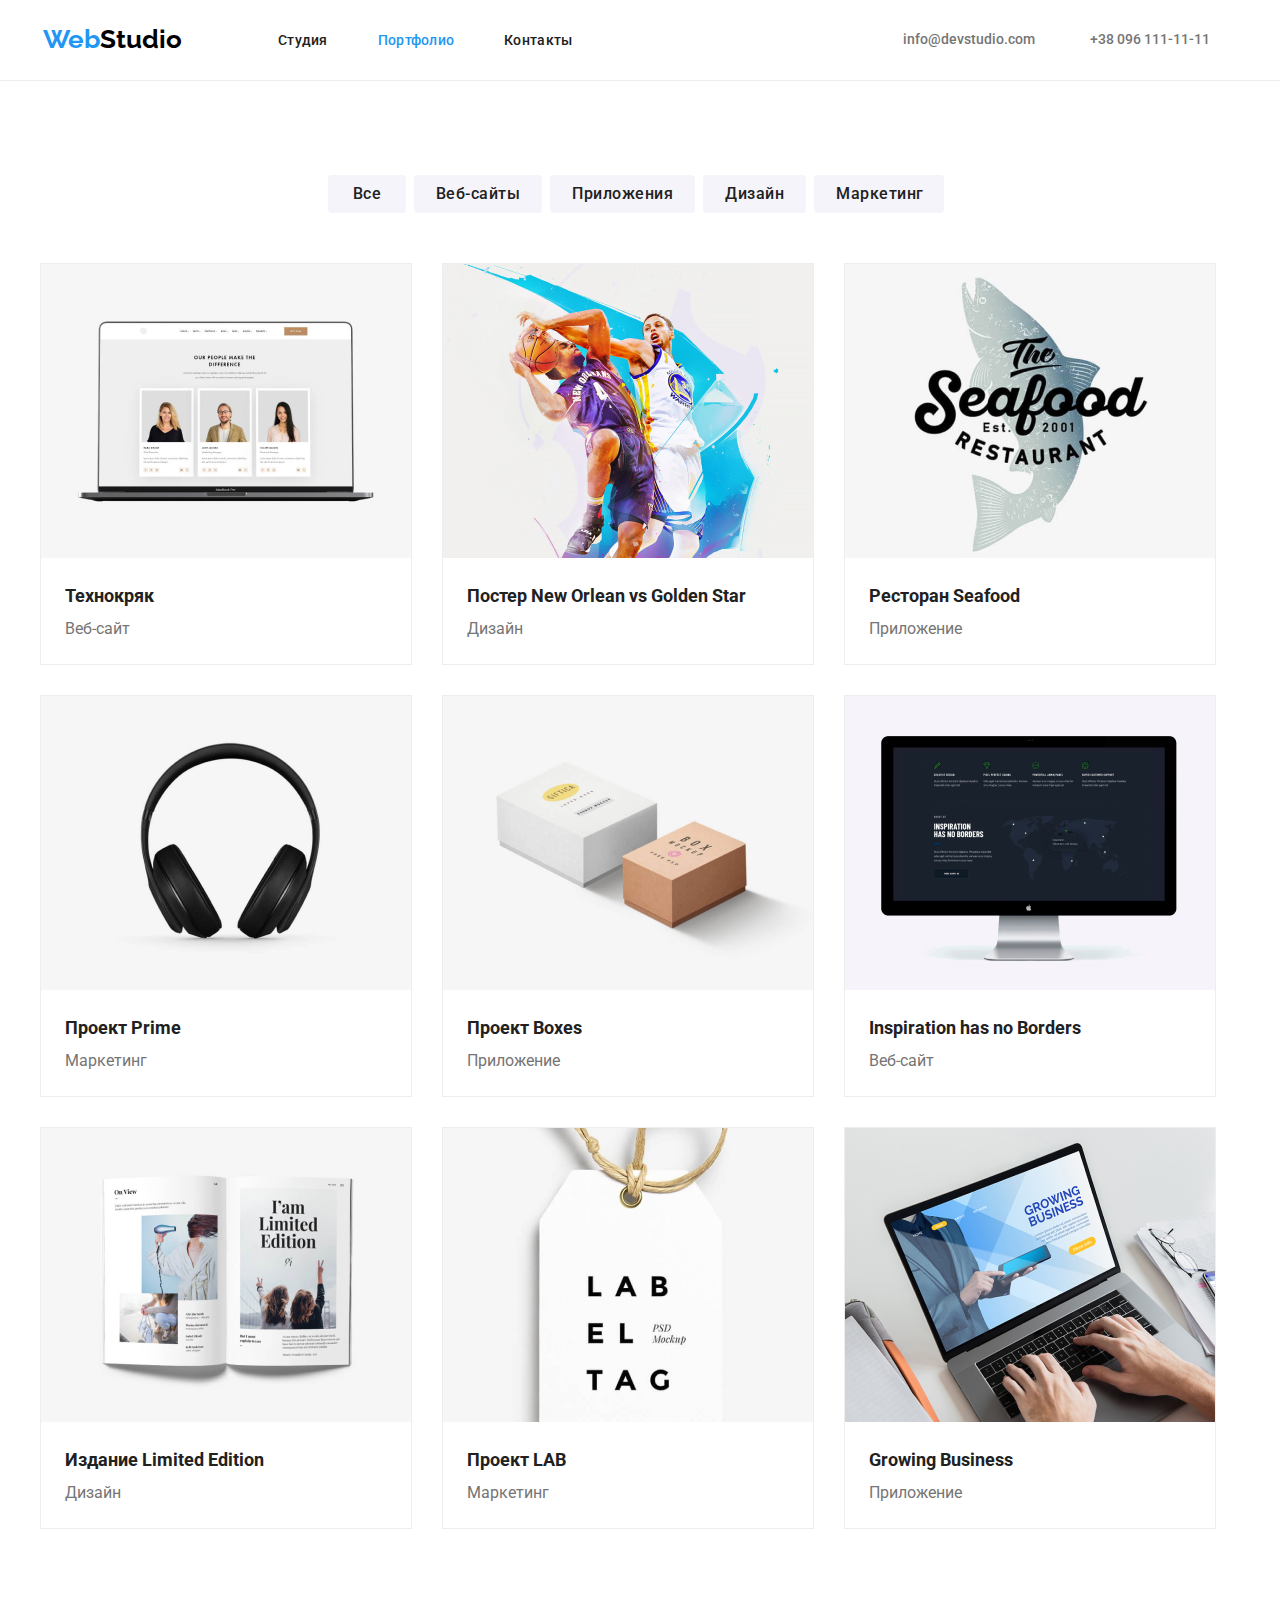
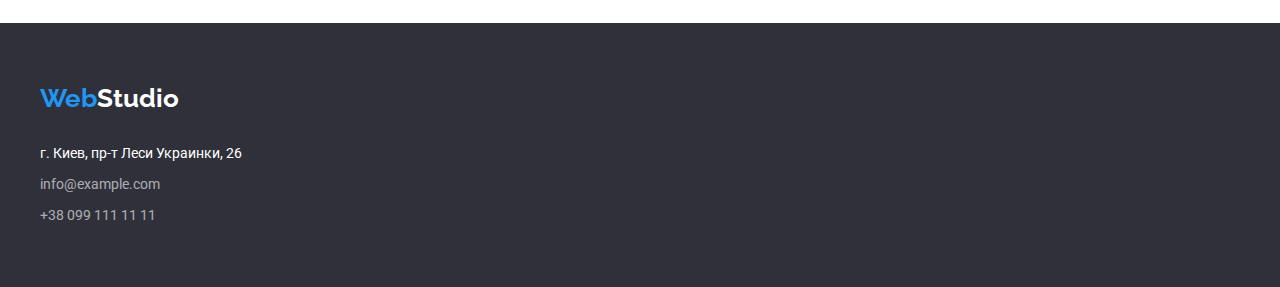
==== portfolio.html @ 3315db4a "from dz3" ====
<!DOCTYPE html>
<html lang="ru">
<head>
    <meta charset="UTF-8">
    <meta name="viewport" content="width=device-width, initial-scale=1.0">
    <title>Веб Студия-Портфолио</title>

<!-- подключаем шрифты -->
<link rel="preconnect" href="https://fonts.gstatic.com">
<link href="https://fonts.googleapis.com/css2?family=Raleway:wght@700&family=Roboto:wght@400;500;700;900&display=swap"
    rel="stylesheet">

<!-- подключаем normalize и CSS -->
<!-- <link rel="stylesheet" href="./css/modern-normalize.css"> -->
<link rel="stylesheet" href="https://cdnjs.cloudflare.com/ajax/libs/modern-normalize/1.0.0/modern-normalize.min.css">
<link rel="stylesheet" href="./css/style.css">

</head>
<body>
     <header class="header">
     <div class="container">
     <div class="container-logo">
         <a href="./index.html"><span class="header-logo-web">Web</span><span
                        class="header-logo-studio">Studio</span></a>
            </div>
            <nav class="navigation">
                <ul class="navigation-list">
                    <li class="navigation-list-item">
                        <a class="navigation-list-link" href="./index.html"> Студия </a>
                    </li>
                    <li class="navigation-list-item">
                        <a class="navigation-list-link curentpage" href="./portfolio.html"> Портфолио </a>
                    </li>
                    <li class="navigation-list-item">
                        <a class="navigation-list-link" href="#"> Контакты </a>
                    </li>
                </ul>
            </nav>
            <address class="address">
                <a href="mailto:info@devstudio.com" class="header-email-link">info@devstudio.com</a>
                <a href="tel:+380991111111" class="header-tel-link">+38 096 111-11-11</a>
            </address>
        </header>
    </div>

<main>
<h1 class="visually-hidden">Портфолио</h1>


<section class="portfolio-section">
   <div class="container"> 
<h2 class="visually-hidden">Список портфолио</h2>
<!--заглавие фильтр-->

<!-- !!! задать в спокойном состоянии фон и цвет и hover + focus -->
<ul class="portfolio-navigation-list">
    <li> <button type="button" class="pbutton all btn">Все</button>
    </li>
    <li> <button type="button" class="pbutton website btn">Веб-сайты</button>
    </li>
    <li> <button type="button" class="pbutton application btn">Приложения</button>
    </li>
    <li> <button type="button" class="pbutton design btn">Дизайн</button>
    </li>
    <li> <button type="button" class="pbutton marketing btn">Маркетинг</button>
    </li>
</ul>

<!---проэкты--> 
<ul class="projects-section">
    <li>
        <a href="#" class="navigation-list-link">
        <img src="images/01technocryak.jpg" alt="Ноутбук с изображением веб сайта" width="370" height="294" >
        <div class="container-projects">
        <h3 class="portfolio-card-head navigation-list-link">Технокряк</h3>
        <p class="portfolio-card-text">Веб-сайт</p>
        </div>
        </a>
    </li>
    <li>
        <a href="#"  class="navigation-list-link">
        <img src="images/02posterneworlean.jpg" alt="Два баскетболиста" width="370" height="294">
        <div class="container-projects">
        <h3 class="portfolio-card-head navigation-list-link">Постер New Orlean vs Golden Star</h3>
        <p class="portfolio-card-text">Дизайн</p>
        </div>
        </a>
    </li>
    <li>
        <a href="#"  class="navigation-list-link">
        <img src="images/03restaurantseafood.jpg" alt="Рекламный банер ресторана" width="370" height="294">
        <div class="container-projects">
        <h3 class="portfolio-card-head navigation-list-link">Ресторан Seafood</h3>
        <p class="portfolio-card-text">Приложение</p>
        </div>
        </a>
    </li>
    <li>
        <a href="#"  class="navigation-list-link">
        <img src="images/04projectprime.jpg" alt="Чёрные наушники" width="370" height="294">
        <div class="container-projects">
        <h3 class="portfolio-card-head navigation-list-link">Проект Prime</h3>
        <p class="portfolio-card-text">Маркетинг</p>
        </div>
        </a>
    </li>
<li>
    <a href="#"  class="navigation-list-link">
    <img src="images/05projectboxes.jpg" alt="Две коробки белая и коричневая" width="370" height="294">
    <div class="container-projects">
    <h3 class="portfolio-card-head navigation-list-link">Проект Boxes</h3>
    <p class="portfolio-card-text">Приложение</p>
    </div>
    </a>
</li>
<li>
    <a href="#"  class="navigation-list-link">
    <img src="images/06inspiration.jpg" alt="Монитор с изображением" width="370" height="294">
    <div class="container-projects">
    <h3 class="portfolio-card-head navigation-list-link">Inspiration has no Borders</h3>
    <p class="portfolio-card-text">Веб-сайт</p>
    </div>
    </a>
</li>
<li>
    <a href="#"  class="navigation-list-link">
    <img src="images/07publishlimitededition.jpg" alt="Открытая книга" width="370" height="294">
    <div class="container-projects">
    <h3 class="portfolio-card-head navigation-list-link">Издание Limited Edition</h3>
    <p class="portfolio-card-text">Дизайн</p>
    </div>
    </a>
</li>
<li>
    <a href="#"  class="navigation-list-link">
    <img src="images/08projectlab.jpg" alt="Белая этикетка с надписью LAB EL TAG" width="370" height="294">
    <div class="container-projects">
    <h3 class="portfolio-card-head navigation-list-link">Проект LAB</h3>
    <p class="portfolio-card-text">Маркетинг</p>
    </div>
    </a>
</li>
<li>
    <a href="#"  class="navigation-list-link">
    <img src="images/09growingbusiness.jpg" alt="Ноутбук на рабочем столе с открытым приложением" width="370" height="294">
    <div class="container-projects">
    <h3 class="portfolio-card-head navigation-list-link">Growing Business</h3>
    <p class="portfolio-card-text">Приложение</p>
    </div>
    </a>
</li>
</ul>
</div>
</section>
   
 </main>

<!-- Подвал -->
<footer class="footer">
    <div class="container">
        <a href="index.html"><span class="footer-logo-web">Web</span><span class="footer-logo-studio">Studio</span></a>
        <address>
            <ul class="footer-address-list">
                <li class="footer-address-location">
                    <a href="https://goo.gl/maps/pXZyXXm4pR66iuyq8" class="footer-address-location-link">г. Киев, пр-т
                        Леси Украинки, 26</a>
                </li>
                <li class="footer-address-contact">
                    <a href="mailto:info@example.com" class="footer-address-contact-link">info@example.com</a>
                </li>
                <li class="footer-address-contact">
                    <a href="tel:+380991111111" class="footer-address-contact-link">+38 099 111 11 11</a>
                </li>
            </ul>
        </address>
    </div>
</footer>
</body>
</html>
---- css/style.css ----
/* Глобальный border-box */
/* html {
  box-sizing: border-box;
}

*,
*::before,
*::after {
  box-sizing: inherit;
} */

* *,
*::before,
*::after {
  box-sizing: border-box;
}

:root {
  --maine-font: Roboto, sans-serif;
  --secondary-font: Raleway, sans-serif;
  --accent-color: #2196f3;
  --main-color-text: #212121;
  --second-color-text: #757575;
  --separatory-line: #ececec;
}

h1,
h2,
h3,
h4,
h5,
h6,
p {
  margin: 0;
}

ul,
ol {
  margin: 0;
  padding: 0;
}

img {
  display: block;
}

.address {
  font-style: normal;
}

/* убираем подчёркивание с ссылок */
a {
  text-decoration: none;
}
/* a:visited {
  color: #000000; 
 } */

/* Убираем точки из списков */
ul {
  list-style: none;
}

/* скрываем заголовки */
.visually-hidden {
  position: absolute;
  width: 1px;
  height: 1px;
  margin: -1px;
  border: 0;
  padding: 0;
  white-space: nowrap;
  clip-path: inset(100%);
  clip: rect(0 0 0 0);
  overflow: hidden;
}

.container {
  width: 1200px;
  margin-left: auto;
  margin-right: auto;
}

/* контейнер для логотипа */
.container-logo {
  display: inline-block;
  min-width: 145px;
  margin-right: 93px;
  text-align: center;
}

/* логотип web */
.header-logo-web {
  font-family: var(--secondary-font);
  font-style: normal;
  font-weight: bold;
  font-size: 26px;
  line-height: 31px;
  color: var(--accent-color);
}

/* логотип studio */
.header-logo-studio {
  font-family: var(--secondary-font);
  font-style: normal;
  font-weight: bold;
  font-size: 26px;
  line-height: 31px;
  color: #000000;
}
/* контейнер */
.header {
  border-bottom: 1px solid var(--separatory-line);
  padding-top: 24px;
  padding-bottom: 25px;
}
.header .container {
  display: flex;
  align-items: center;
  box-sizing: border-box;
  background-color: #fff;
}

/*  мыло + телефон + ховер */
.header-email-link {
  text-decoration: none;
  font-family: var(--maine-font);
  font-style: normal;
  font-weight: 500;
  font-size: 14px;
  line-height: 16px;
  color: var(--second-color-text);
  margin-right: 50px;
}
.header-tel-link {
  text-decoration: none;
  font-family: var(--maine-font);
  font-style: normal;
  font-weight: 500;
  font-size: 14px;
  line-height: 16px;
  color: var(--second-color-text);
}

/* стили ссылки при ховере для адреса */
.header-email-link:hover,
.header-tel-link:hover,
.header-email-link:focus,
.header-tel-link:focus {
  text-decoration: none;
  font-family: var(--maine-font);
  font-style: normal;
  font-weight: 500;
  font-size: 14px;
  line-height: 16px;
  color: var(--accent-color);
}

/* hero */
.hero {
  box-sizing: border-box;
  background-color: #2f303a;
  text-align: center;

  padding-top: 200px;
  padding-bottom: 200px;
}

.hero-title {
  display: inline-block;
  font-family: var(--maine-font);
  font-weight: 900;
  font-size: 44px;
  line-height: 1.363;
  text-align: center;
  letter-spacing: 0.06em;
  text-transform: uppercase;
  color: #ffffff;

  margin-left: auto;
  margin-right: auto;
  margin-bottom: 30px;
  width: 696px;
  min-height: 120px;

  /* margin: 200px 452px 30px 452px; */
}

/* кнопка для hero - главная страница  */
.hero-button {
  display: flex;
  padding: 0;
  width: 200px;
  min-height: 50px;
  box-shadow: 0px 4px 4px rgba(0, 0, 0, 0.15);
  border-radius: 4px;
  border: none;
  background-color: var(--accent-color);
  justify-content: center;
  align-items: center;
  margin-left: auto;
  margin-right: auto;
  color: #ffffff;
  letter-spacing: 0.06em;
  font-family: var(--maine-font);
  font-weight: 700;
  font-size: 16px;
  line-height: 1.875;
  /* padding: 10px 32px;
  margin: 0px 700px 294px 700px;
  text-align: center; */
}
/*  Особенности */
.features {
  padding-top: 94px;
}
.features-list {
  display: flex;
}
.indent {
  margin-right: 30px;
}

.features-item {
  width: 270px;
  padding: 0px;
}

.features-item-head {
  font-family: var(--maine-font);
  font-style: normal;
  font-weight: bold;
  font-size: 14px;
  line-height: 16px;
  color: var(--main-color-text);
  text-transform: uppercase;
  padding: 0px;
}
.features-item-text {
  font-family: var(--maine-font);
  font-style: normal;
  font-weight: normal;
  font-size: 14px;
  line-height: 24px;
  color: #757575;

  margin-top: 10px;
  padding: 0px;
}

/*  Чем мы занимаемся head */

.whatwedo {
  padding-top: 94px;
  padding-bottom: 94px;
}
.whatwedo-head {
  font-family: var(--maine-font);
  font-style: normal;
  font-weight: bold;
  font-size: 36px;
  line-height: 42px;
  text-align: center;
  color: var(--main-color-text);
}

.whatwedo-list {
  display: flex;
  margin-top: 50px;
}

/* Наша команда head*/
.ourteam {
  background: #f5f4fa;
  padding-top: 94px;
  padding-bottom: 94px;
}
.ourteam-head {
  font-family: var(--maine-font);
  font-style: normal;
  font-weight: bold;
  font-size: 36px;
  line-height: 42px;
  text-align: center;
  color: var(--main-color-text);
}

.ourteam-list {
  display: flex;
  margin-top: 50px;
}

.container-item {
  display: flex;
  flex-direction: column;
  /* display: list-item; */
  width: 270px;
  height: 368px;
  background-color: #fff;
  border-radius: 0px 0px 4px 4px;
}
/* Наша команда list h3*/
.ourteam-card-head {
  font-family: var(--maine-font);
  font-style: normal;
  font-weight: 500;
  font-size: 16px;
  line-height: 19px;
  color: var(--main-color-text);
}

/* .ourteam-img {
  display: flex;
  flex-direction: column-reverse;
} */

.ourteam-card-text {
  font-family: var(--maine-font);
  font-style: normal;
  font-weight: 400px;
  font-size: 16px;
  line-height: 19px;
  color: var(--second-color-text);
  margin-top: 10px;
}
/*  наша команда container */
.container-ourteam {
  text-align: center;
  padding-top: 30px;
  padding-bottom: 30px;
}
.portfolio-section {
  box-sizing: border-box;
  /* width: 1170px;
  min-height: 1360px; */
  padding-top: 94px;
  padding-bottom: 94px;
  margin-left: auto;
  margin-right: auto;
}

.portfolio-navigation-list {
  display: flex;
  /* width: 611px;
  height: 54px; */
  list-style: none;
  justify-content: center;
  margin-bottom: 50px; /*16+34 */
}

/* кнопки (фильтр) для портфолио  */
.btn {
  font-family: var(--maine-font);
  font-weight: 500;
  font-size: 16px;
  line-height: 1.625;
  letter-spacing: 0.03em;
  border: none;
  border-radius: 4px;
  color: var(--main-color-text);
  background-color: #f5f4fa;
  padding-top: 6px;
  padding-right: 22px;
  padding-bottom: 6px;
  padding-left: 22px;
}
.all {
  width: 78px;
}
.web-site {
  min-width: 128px;
}
.application {
  width: 145px;
}
.design {
  width: 103px;
}
.marketing {
  width: 130px;
}
.pbutton {
  margin-right: 8px;
  min-height: 38px;
}
/* Проекты  */
.projects-section {
  display: flex;
  flex-wrap: wrap;
  margin-left: -30px;
  margin-bottom: -30px;
}

.projects-section li {
  margin-left: 30px;
  margin-bottom: 30px;
  border: 1px solid #eeeeee;
}
.container-projects {
  padding-top: 20px;
  padding-left: 24px;
  padding-bottom: 20px;
}
/*  навигация студия*/
.navigation {
  font-family: var(--maine-font);
  font-weight: 500;
  font-size: 14px;
  line-height: 1.143;
  letter-spacing: 0.02em;
  color: var(--main-color-text);
  width: 294px;

  display: block;
  margin-right: 331px;
}

.navigation-list {
  list-style: none;
  font-family: var(--maine-font);
  font-style: normal;
  font-weight: 500;
  font-size: 14px;
  line-height: 1.142;

  padding-left: 0;
  display: flex;
}

.navigation-list-item:not(:last-child) {
  margin-right: 50px;
}

/*ссылки навигации*/
.navigation-list-link {
  text-decoration: none;
  color: var(--main-color-text);

  display: block;
  /* padding-top: 32px;
  padding-bottom: 32px;  */
}

/* стили ссылки при ховере */
.navigation-list-link:hover,
.navigation-list-link:focus {
  color: var(--accent-color);
}

/* стили кнопок при ховере в портфолио */
.btn:hover,
.btn:focus {
  color: #ffffff;
  background-color: var(--accent-color);
}

/* портфолио list*/
.portfolio-card-head {
  font-family: var(--maine-font);
  font-style: normal;
  font-weight: 700;
  font-size: 18px;
  line-height: 36px;
  color: var(--main-color-text);
}
.portfolio-card-text {
  font-family: var(--maine-font);
  font-style: normal;
  font-weight: 400px;
  font-size: 16px;
  line-height: 30px;
  color: var(--second-color-text);
}

/* подсветка ссылки текущей страницы */
.curentpage {
  color: var(--accent-color);
}

/*   подвал    */
.footer {
  font-family: var(--secondary-font);
  font-style: normal;
  font-weight: bold;
  font-size: 26px;
  line-height: 31px;
  background-color: #2f303a;
  padding-top: 60px;
  padding-bottom: 60px;
}
.footer-logo-web {
  color: var(--accent-color);
}

.footer-logo-studio {
  color: #ffffff;
}
.footer-address-list {
  list-style: none;
  margin-top: 20px;
}
.footer-address-location-link {
  font-family: var(--maine-font);
  font-style: normal;
  font-weight: normal;
  font-size: 14px;
  line-height: 24px;
  color: #ffffff;
}
.footer-address-contact-link {
  font-family: var(--maine-font);
  font-style: normal;
  font-weight: normal;
  font-size: 14px;
  line-height: 24px;
  color: #ffffff;
  opacity: 0.6;
}
.address {
  font-style: normal;
}
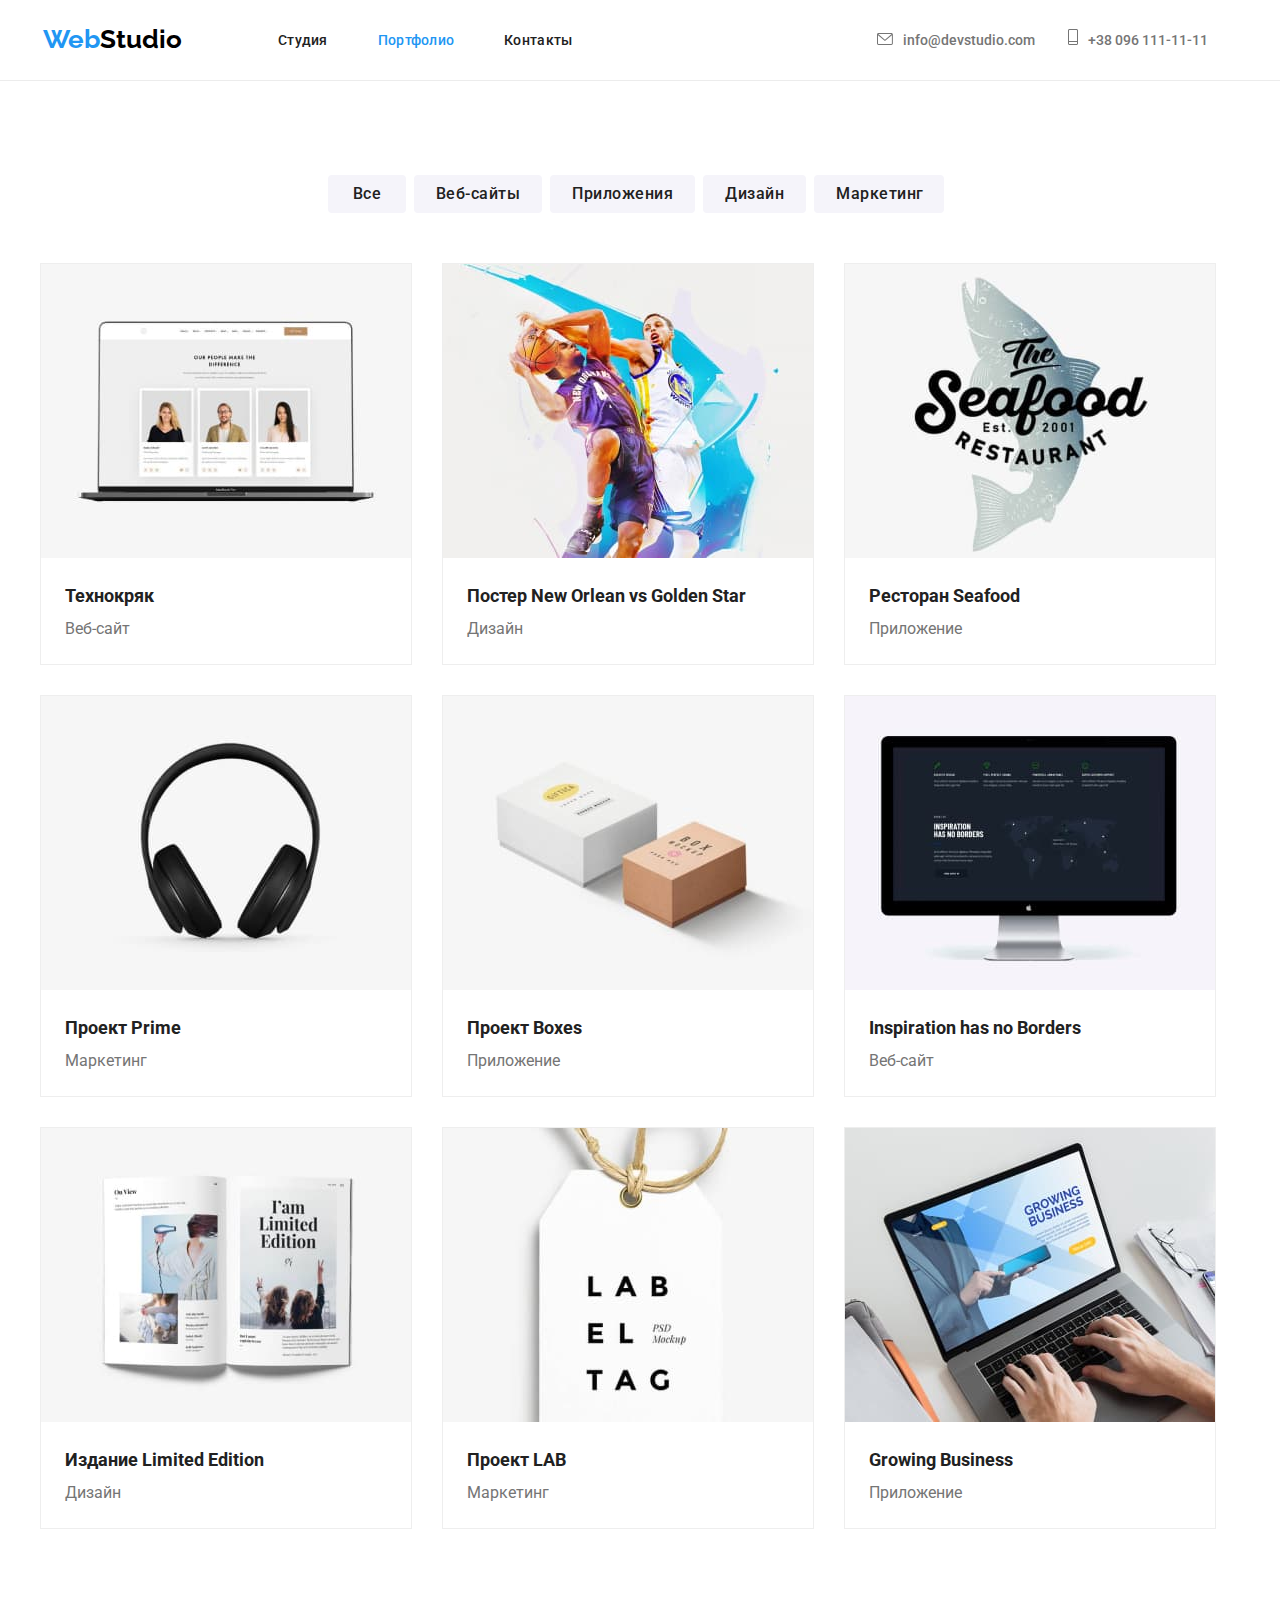
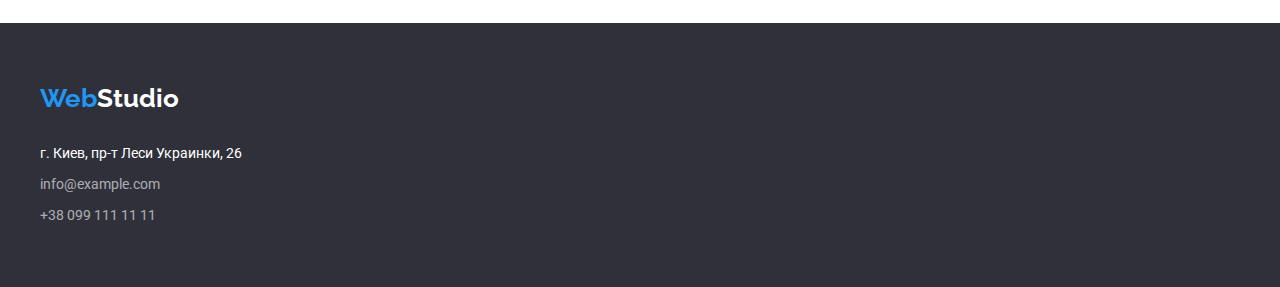
==== commit b3be349f: "-" ====
--- a/portfolio.html
+++ b/portfolio.html
@@ -20,8 +20,7 @@
      <header class="header">
      <div class="container">
      <div class="container-logo">
-         <a href="./index.html"><span class="header-logo-web">Web</span><span
-                        class="header-logo-studio">Studio</span></a>
+         <a href="./index.html"><span class="header-logo-web">Web</span><span class="header-logo-studio">Studio</span></a>
             </div>
             <nav class="navigation">
                 <ul class="navigation-list">
@@ -36,12 +35,22 @@
                     </li>
                 </ul>
             </nav>
-            <address class="address">
-                <a href="mailto:info@devstudio.com" class="header-email-link">info@devstudio.com</a>
-                <a href="tel:+380991111111" class="header-tel-link">+38 096 111-11-11</a>
-            </address>
+        <address class="address">
+            <a href="mailto:info@devstudio.com" class="header-email-link">
+                <svg class="ico-mail">
+                    <use href="./images/icon.svg#envelope">
+                    </use>
+                </svg>info@devstudio.com
+            </a>
+            <a href="tel:+380991111111" class="header-tel-link">
+                <svg class="ico-tel">
+                    <use href="./images/icon.svg#Vector">
+                    </use>
+                </svg>+38 096 111-11-11
+            </a>
+        </address>
+        </div>
         </header>
-    </div>
 
 <main>
 <h1 class="visually-hidden">Портфолио</h1>
--- a/css/style.css
+++ b/css/style.css
@@ -22,6 +22,7 @@
   --main-color-text: #212121;
   --second-color-text: #757575;
   --separatory-line: #ececec;
+  --social-icon: #afb1b8;
 }
 
 h1,
@@ -114,6 +115,7 @@
   padding-top: 24px;
   padding-bottom: 25px;
 }
+
 .header .container {
   display: flex;
   align-items: center;
@@ -130,8 +132,9 @@
   font-size: 14px;
   line-height: 16px;
   color: var(--second-color-text);
-  margin-right: 50px;
-}
+  margin-right: 30px;
+}
+
 .header-tel-link {
   text-decoration: none;
   font-family: var(--maine-font);
@@ -155,13 +158,43 @@
   line-height: 16px;
   color: var(--accent-color);
 }
+.ico-mail {
+  width: 16px;
+  height: 12px;
+  margin-right: 10px;
+  fill: currentColor;
+}
+.ico-tel {
+  width: 10px;
+  height: 16px;
+  margin-right: 10px;
+  fill: currentColor;
+  text-align: center;
+}
+
+.contact-link-telephon {
+  display: inline-flex;
+  align-items: center;
+  color: var(--contact-link);
+}
 
 /* hero */
 .hero {
   box-sizing: border-box;
-  background-color: #2f303a;
   text-align: center;
-
+  max-width: 1600px;
+  height: 600px;
+  margin-left: auto;
+  margin-right: auto;
+  background-image: linear-gradient(
+      to right,
+      rgba(47, 48, 58, 0.4),
+      rgba(47, 48, 58, 0.4)
+    ),
+    url("../images/hero.jpg");
+  background-repeat: no-repeat;
+  background-position: center;
+  background-size: cover;
   padding-top: 200px;
   padding-bottom: 200px;
 }
@@ -182,7 +215,6 @@
   margin-bottom: 30px;
   width: 696px;
   min-height: 120px;
-
   /* margin: 200px 452px 30px 452px; */
 }
 
@@ -210,13 +242,16 @@
   margin: 0px 700px 294px 700px;
   text-align: center; */
 }
+
 /*  Особенности */
 .features {
   padding-top: 94px;
 }
+
 .features-list {
   display: flex;
 }
+
 .indent {
   margin-right: 30px;
 }
@@ -235,6 +270,7 @@
   color: var(--main-color-text);
   text-transform: uppercase;
   padding: 0px;
+  margin-top: 30px;
 }
 .features-item-text {
   font-family: var(--maine-font);
@@ -248,6 +284,18 @@
   padding: 0px;
 }
 
+.features-icon-box {
+  display: flex;
+  align-items: center;
+  justify-content: center;
+  height: 120px;
+  border: none;
+  border-radius: 4px;
+  background-color: #f5f4fa;
+}
+.features-icon {
+  width: 70px;
+}
 /*  Чем мы занимаемся head */
 
 .whatwedo {
@@ -271,7 +319,7 @@
 
 /* Наша команда head*/
 .ourteam {
-  background: #f5f4fa;
+  background-color: #f5f4fa;
   padding-top: 94px;
   padding-bottom: 94px;
 }
@@ -293,13 +341,14 @@
 .container-item {
   display: flex;
   flex-direction: column;
-  /* display: list-item; */
   width: 270px;
   height: 368px;
   background-color: #fff;
+  box-shadow: 0px 1px 3px rgba(0, 0, 0, 0.12), 0px 1px 1px rgba(0, 0, 0, 0.14),
+    0px 2px 1px rgba(0, 0, 0, 0.2);
   border-radius: 0px 0px 4px 4px;
 }
-/* Наша команда list h3*/
+/* Наша команда list h3 */
 .ourteam-card-head {
   font-family: var(--maine-font);
   font-style: normal;
@@ -329,6 +378,37 @@
   padding-top: 30px;
   padding-bottom: 30px;
 }
+/*  Наша команда SVG */
+.card-social-icon {
+  display: flex;
+  align-items: center;
+  justify-content: center;
+  width: 206px;
+  height: 44px;
+  margin: 0 auto 0 auto;
+}
+.item-social-icon {
+  display: flex;
+  align-items: center;
+  justify-content: center;
+  width: 44px;
+  height: 44px;
+}
+.social-icon {
+  width: 44px;
+  height: 44px;
+  padding: 12px;
+  margin-right: 10px;
+  color: var(--social-icon);
+}
+.svg-icon {
+  width: 20px;
+  height: 20px;
+  fill: currentColor;
+}
+
+/* ПОРТФОЛИО */
+
 .portfolio-section {
   box-sizing: border-box;
   /* width: 1170px;
@@ -412,7 +492,7 @@
   width: 294px;
 
   display: block;
-  margin-right: 331px;
+  margin-right: 305px;
 }
 
 .navigation-list {
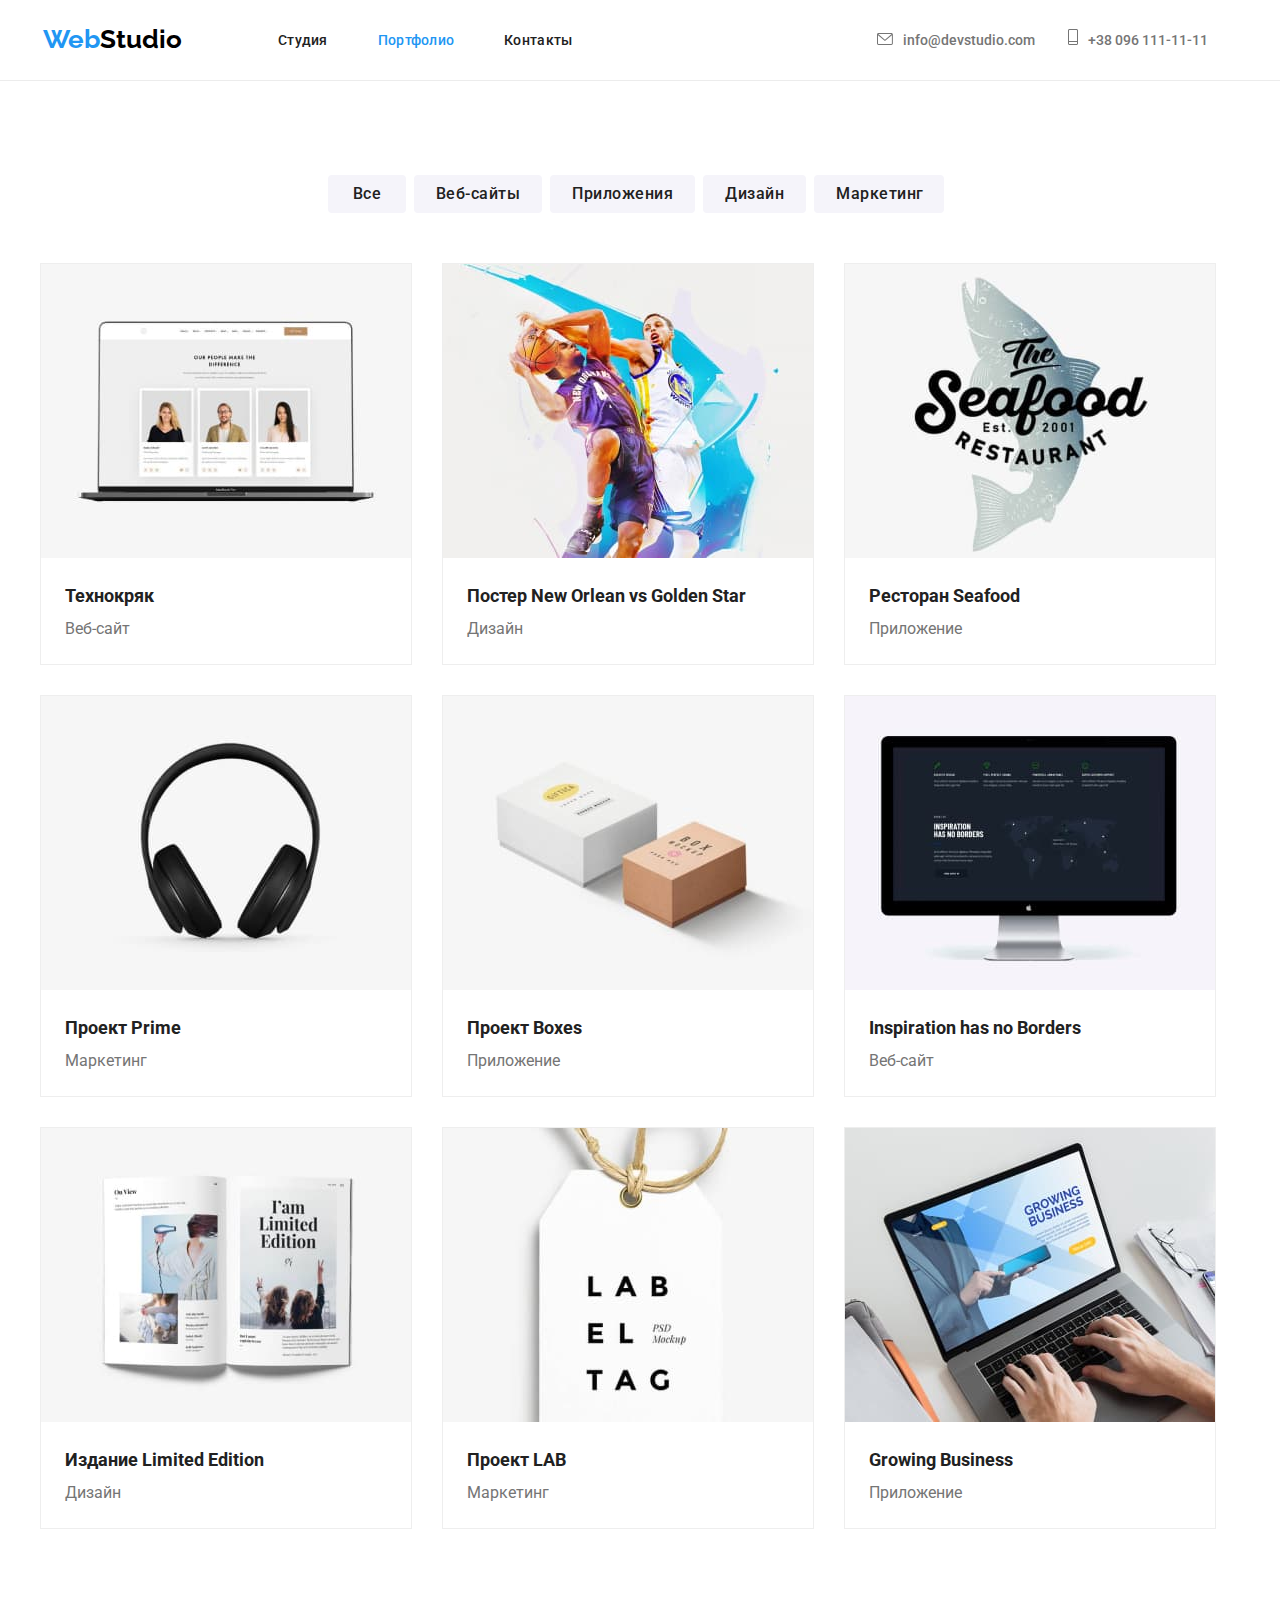
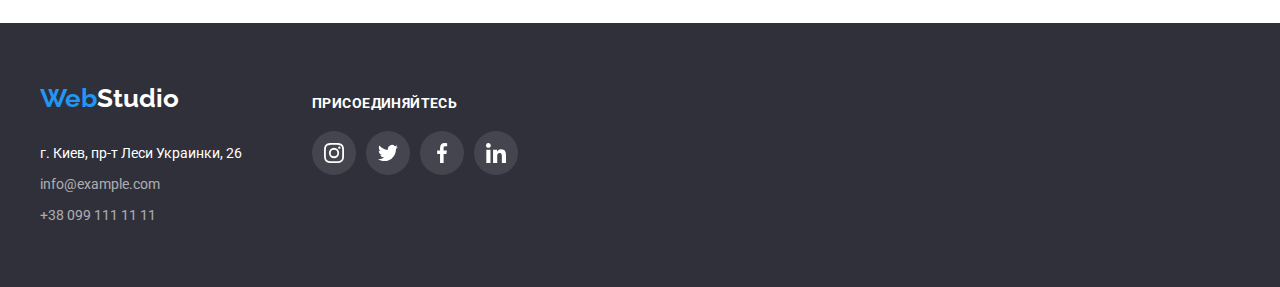
==== commit 54d45fd5: "end" ====
--- a/portfolio.html
+++ b/portfolio.html
@@ -25,13 +25,13 @@
             <nav class="navigation">
                 <ul class="navigation-list">
                     <li class="navigation-list-item">
-                        <a class="navigation-list-link" href="./index.html"> Студия </a>
+                        <a class="header-navigation-list-link" href="./index.html"> Студия </a>
                     </li>
                     <li class="navigation-list-item">
-                        <a class="navigation-list-link curentpage" href="./portfolio.html"> Портфолио </a>
+                        <a class="header-navigation-list-link curentpage" href="./portfolio.html"> Портфолио </a>
                     </li>
                     <li class="navigation-list-item">
-                        <a class="navigation-list-link" href="#"> Контакты </a>
+                        <a class="header-navigation-list-link" href="#"> Контакты </a>
                     </li>
                 </ul>
             </nav>
@@ -63,15 +63,15 @@
 
 <!-- !!! задать в спокойном состоянии фон и цвет и hover + focus -->
 <ul class="portfolio-navigation-list">
-    <li> <button type="button" class="pbutton all btn">Все</button>
-    </li>
-    <li> <button type="button" class="pbutton website btn">Веб-сайты</button>
-    </li>
-    <li> <button type="button" class="pbutton application btn">Приложения</button>
-    </li>
-    <li> <button type="button" class="pbutton design btn">Дизайн</button>
-    </li>
-    <li> <button type="button" class="pbutton marketing btn">Маркетинг</button>
+    <li> <button type="button" class="pbutton all pbtn">Все</button>
+    </li>
+    <li> <button type="button" class="pbutton website pbtn">Веб-сайты</button>
+    </li>
+    <li> <button type="button" class="pbutton application pbtn">Приложения</button>
+    </li>
+    <li> <button type="button" class="pbutton design pbtn">Дизайн</button>
+    </li>
+    <li> <button type="button" class="pbutton marketing pbtn">Маркетинг</button>
     </li>
 </ul>
 
@@ -81,7 +81,7 @@
         <a href="#" class="navigation-list-link">
         <img src="images/01technocryak.jpg" alt="Ноутбук с изображением веб сайта" width="370" height="294" >
         <div class="container-projects">
-        <h3 class="portfolio-card-head navigation-list-link">Технокряк</h3>
+        <h3 class="portfolio-card-head">Технокряк</h3>
         <p class="portfolio-card-text">Веб-сайт</p>
         </div>
         </a>
@@ -90,7 +90,7 @@
         <a href="#"  class="navigation-list-link">
         <img src="images/02posterneworlean.jpg" alt="Два баскетболиста" width="370" height="294">
         <div class="container-projects">
-        <h3 class="portfolio-card-head navigation-list-link">Постер New Orlean vs Golden Star</h3>
+        <h3 class="portfolio-card-head">Постер New Orlean vs Golden Star</h3>
         <p class="portfolio-card-text">Дизайн</p>
         </div>
         </a>
@@ -99,7 +99,7 @@
         <a href="#"  class="navigation-list-link">
         <img src="images/03restaurantseafood.jpg" alt="Рекламный банер ресторана" width="370" height="294">
         <div class="container-projects">
-        <h3 class="portfolio-card-head navigation-list-link">Ресторан Seafood</h3>
+        <h3 class="portfolio-card-head">Ресторан Seafood</h3>
         <p class="portfolio-card-text">Приложение</p>
         </div>
         </a>
@@ -108,7 +108,7 @@
         <a href="#"  class="navigation-list-link">
         <img src="images/04projectprime.jpg" alt="Чёрные наушники" width="370" height="294">
         <div class="container-projects">
-        <h3 class="portfolio-card-head navigation-list-link">Проект Prime</h3>
+        <h3 class="portfolio-card-head">Проект Prime</h3>
         <p class="portfolio-card-text">Маркетинг</p>
         </div>
         </a>
@@ -117,7 +117,7 @@
     <a href="#"  class="navigation-list-link">
     <img src="images/05projectboxes.jpg" alt="Две коробки белая и коричневая" width="370" height="294">
     <div class="container-projects">
-    <h3 class="portfolio-card-head navigation-list-link">Проект Boxes</h3>
+    <h3 class="portfolio-card-head">Проект Boxes</h3>
     <p class="portfolio-card-text">Приложение</p>
     </div>
     </a>
@@ -126,7 +126,7 @@
     <a href="#"  class="navigation-list-link">
     <img src="images/06inspiration.jpg" alt="Монитор с изображением" width="370" height="294">
     <div class="container-projects">
-    <h3 class="portfolio-card-head navigation-list-link">Inspiration has no Borders</h3>
+    <h3 class="portfolio-card-head">Inspiration has no Borders</h3>
     <p class="portfolio-card-text">Веб-сайт</p>
     </div>
     </a>
@@ -135,7 +135,7 @@
     <a href="#"  class="navigation-list-link">
     <img src="images/07publishlimitededition.jpg" alt="Открытая книга" width="370" height="294">
     <div class="container-projects">
-    <h3 class="portfolio-card-head navigation-list-link">Издание Limited Edition</h3>
+    <h3 class="portfolio-card-head">Издание Limited Edition</h3>
     <p class="portfolio-card-text">Дизайн</p>
     </div>
     </a>
@@ -144,7 +144,7 @@
     <a href="#"  class="navigation-list-link">
     <img src="images/08projectlab.jpg" alt="Белая этикетка с надписью LAB EL TAG" width="370" height="294">
     <div class="container-projects">
-    <h3 class="portfolio-card-head navigation-list-link">Проект LAB</h3>
+    <h3 class="portfolio-card-head">Проект LAB</h3>
     <p class="portfolio-card-text">Маркетинг</p>
     </div>
     </a>
@@ -153,7 +153,7 @@
     <a href="#"  class="navigation-list-link">
     <img src="images/09growingbusiness.jpg" alt="Ноутбук на рабочем столе с открытым приложением" width="370" height="294">
     <div class="container-projects">
-    <h3 class="portfolio-card-head navigation-list-link">Growing Business</h3>
+    <h3 class="portfolio-card-head">Growing Business</h3>
     <p class="portfolio-card-text">Приложение</p>
     </div>
     </a>
@@ -166,22 +166,63 @@
 
 <!-- Подвал -->
 <footer class="footer">
-    <div class="container">
-        <a href="index.html"><span class="footer-logo-web">Web</span><span class="footer-logo-studio">Studio</span></a>
-        <address>
-            <ul class="footer-address-list">
-                <li class="footer-address-location">
-                    <a href="https://goo.gl/maps/pXZyXXm4pR66iuyq8" class="footer-address-location-link">г. Киев, пр-т
-                        Леси Украинки, 26</a>
-                </li>
-                <li class="footer-address-contact">
-                    <a href="mailto:info@example.com" class="footer-address-contact-link">info@example.com</a>
-                </li>
-                <li class="footer-address-contact">
-                    <a href="tel:+380991111111" class="footer-address-contact-link">+38 099 111 11 11</a>
-                </li>
+    <div class="container flex">
+        <div class="contaсt-navigation">
+            <a href="index.html"><span class="footer-logo-web">Web</span><span
+                    class="footer-logo-studio">Studio</span></a>
+            <address>
+                <ul class="footer-address-list">
+                    <li class="footer-address-location">
+                        <a href="https://goo.gl/maps/pXZyXXm4pR66iuyq8" class="footer-address-location-link">г. Киев,
+                            пр-т Леси Украинки, 26</a>
+                    </li>
+                    <li class="footer-address-contact">
+                        <a href="mailto:info@example.com" class="footer-address-contact-link">info@example.com</a>
+                    </li>
+                    <li class="footer-address-contact">
+                        <a href="tel:+380991111111" class="footer-address-contact-link">+38 099 111 11 11</a>
+                    </li>
+                </ul>
+            </address>
+        </div>
+        <div class="social">
+            <p class="slogan">присоединяйтесь</p>
+            <ul class="connect-list">
+
+                <li class="connect-item">
+                    <a href="" class="connect-link">
+                        <svg class="connect-icon">
+                            <use href="./images/icon.svg#instagram"></use>
+                        </svg>
+                    </a>
+                </li>
+
+                <li class="connect-item">
+                    <a href="" class="connect-link">
+                        <svg class="connect-icon">
+                            <use href="./images/icon.svg#twitter"></use>
+                        </svg>
+                    </a>
+                </li>
+
+                <li class="connect-item">
+                    <a href="" class="connect-link">
+                        <svg class="connect-icon">
+                            <use href="./images/icon.svg#facebook"></use>
+                        </svg>
+                    </a>
+                </li>
+
+                <li class="connect-item">
+                    <a href="" class="connect-link">
+                        <svg class="connect-icon">
+                            <use href="./images/icon.svg#linkedin"></use>
+                        </svg>
+                    </a>
+                </li>
+
             </ul>
-        </address>
+        </div>
     </div>
 </footer>
 </body>
--- a/css/style.css
+++ b/css/style.css
@@ -23,6 +23,7 @@
   --second-color-text: #757575;
   --separatory-line: #ececec;
   --social-icon: #afb1b8;
+  --icon-link-color: #afb1b8;
 }
 
 h1,
@@ -157,6 +158,27 @@
   font-size: 14px;
   line-height: 16px;
   color: var(--accent-color);
+  outline: none;
+}
+/*акцент ссылок*/
+.social-icon:hover,
+.social-icon:focus {
+  background-color: var(--accent-color);
+  border-radius: 50%;
+  color: #fff;
+  outline: none;
+}
+/*акцент ссылок*/
+.connect-link:hover,
+.connect-link:focus {
+  background-color: var(--accent-color);
+  outline: none;
+}
+
+.link-icon:hover,
+.link-icon:focus {
+  color: var(--accent-color);
+  outline: none;
 }
 .ico-mail {
   width: 16px;
@@ -247,7 +269,6 @@
 .features {
   padding-top: 94px;
 }
-
 .features-list {
   display: flex;
 }
@@ -342,7 +363,7 @@
   display: flex;
   flex-direction: column;
   width: 270px;
-  height: 368px;
+  height: 428px;
   background-color: #fff;
   box-shadow: 0px 1px 3px rgba(0, 0, 0, 0.12), 0px 1px 1px rgba(0, 0, 0, 0.14),
     0px 2px 1px rgba(0, 0, 0, 0.2);
@@ -376,7 +397,7 @@
 .container-ourteam {
   text-align: center;
   padding-top: 30px;
-  padding-bottom: 30px;
+  padding-bottom: 16px;
 }
 /*  Наша команда SVG */
 .card-social-icon {
@@ -429,7 +450,7 @@
 }
 
 /* кнопки (фильтр) для портфолио  */
-.btn {
+.pbtn {
   font-family: var(--maine-font);
   font-weight: 500;
   font-size: 16px;
@@ -444,6 +465,23 @@
   padding-bottom: 6px;
   padding-left: 22px;
 }
+
+/* стили кнопок при ховере в портфолио */
+.pbtn:hover,
+.pbtn:focus {
+  background-color: var(--accent-color);
+  border: none;
+  border-radius: 4px;
+  font-style: normal;
+  font-weight: 500;
+  font-size: 16px;
+  line-height: 1.625;
+  color: #fff;
+  outline: none;
+
+  box-shadow: 0px 3px 1px rgba(0, 0, 0, 0.1), 0px 1px 2px rgba(0, 0, 0, 0.08),
+    0px 2px 2px rgba(0, 0, 0, 0.12);
+}
 .all {
   width: 78px;
 }
@@ -481,6 +519,7 @@
   padding-left: 24px;
   padding-bottom: 20px;
 }
+
 /*  навигация студия*/
 .navigation {
   font-family: var(--maine-font);
@@ -512,26 +551,28 @@
 }
 
 /*ссылки навигации*/
+
+.header-navigation-list-link,
 .navigation-list-link {
   text-decoration: none;
   color: var(--main-color-text);
 
   display: block;
-  /* padding-top: 32px;
-  padding-bottom: 32px;  */
-}
-
+}
 /* стили ссылки при ховере */
+
+.header-navigation-list-link:hover,
+.header-navigation-list-link:focus {
+  color: var(--accent-color);
+  outline: none;
+}
+
 .navigation-list-link:hover,
 .navigation-list-link:focus {
-  color: var(--accent-color);
-}
-
-/* стили кнопок при ховере в портфолио */
-.btn:hover,
-.btn:focus {
-  color: #ffffff;
-  background-color: var(--accent-color);
+  /* color: var(--accent-color); */
+  outline: none;
+  box-shadow: 0px 1px 1px rgba(0, 0, 0, 0.12), 0px 4px 4px rgba(0, 0, 0, 0.06),
+    1px 4px 6px rgba(0, 0, 0, 0.16);
 }
 
 /* портфолио list*/
@@ -555,6 +596,79 @@
 /* подсветка ссылки текущей страницы */
 .curentpage {
   color: var(--accent-color);
+}
+/* Постоянные клиенты */
+.clients {
+  width: 1170px;
+  padding-top: 94px;
+  padding-bottom: 94px;
+  margin-right: auto;
+  margin-left: auto;
+}
+.conteiner-clients {
+  max-width: 1700px;
+  height: 182px;
+}
+
+.header-client {
+  font-family: var(--maine-font);
+  font-style: normal;
+  font-weight: bold;
+  font-size: 36px;
+  line-height: 1.166;
+  text-align: center;
+  letter-spacing: 0.03em;
+  color: var(--main-color-text);
+}
+
+.list-client-icon {
+  display: flex;
+  width: 170px;
+  height: 90px;
+  margin-top: 50px;
+}
+.item-client-icon:not(:last-child) {
+  margin-right: 30px;
+}
+.link-icon {
+  display: flex;
+  align-items: center;
+  justify-content: center;
+  width: 170px;
+  height: 90px;
+  color: var(--icon-link-color);
+  border: 1px solid;
+  border-radius: 4px;
+}
+.logo-1 {
+  width: 45px;
+  height: 50px;
+  fill: currentColor;
+}
+.logo-2 {
+  width: 40px;
+  height: 52px;
+  fill: currentColor;
+}
+.logo-3 {
+  width: 41px;
+  height: 43px;
+  fill: currentColor;
+}
+.logo-4 {
+  width: 80px;
+  height: 42px;
+  fill: currentColor;
+}
+.logo-5 {
+  width: 59px;
+  height: 47px;
+  fill: currentColor;
+}
+.logo-6 {
+  width: 89px;
+  height: 46px;
+  fill: currentColor;
 }
 
 /*   подвал    */
@@ -599,3 +713,50 @@
 .address {
   font-style: normal;
 }
+
+.contaсt-navigation {
+  margin-right: 70px;
+}
+.flex {
+  display: flex;
+}
+.social {
+  /* display: block; */
+  padding-top: 12px;
+}
+
+.slogan {
+  font-family: var(--maine-font);
+  font-style: normal;
+  font-weight: bold;
+  font-size: 14px;
+  line-height: 1.142;
+  letter-spacing: 0.03em;
+  text-transform: uppercase;
+  color: #fff;
+}
+.connect-list {
+  display: flex;
+  align-items: center;
+  justify-content: center;
+  margin-top: 20px;
+}
+.connect-item {
+  margin-right: 10px;
+}
+.connect-link {
+  display: flex;
+  align-items: center;
+  justify-content: center;
+  width: 44px;
+  height: 44px;
+  border-radius: 50%;
+  background-color: rgba(255, 255, 255, 0.1);
+  color: #fff;
+}
+
+.connect-icon {
+  width: 20px;
+  height: 20px;
+  fill: currentColor;
+}
